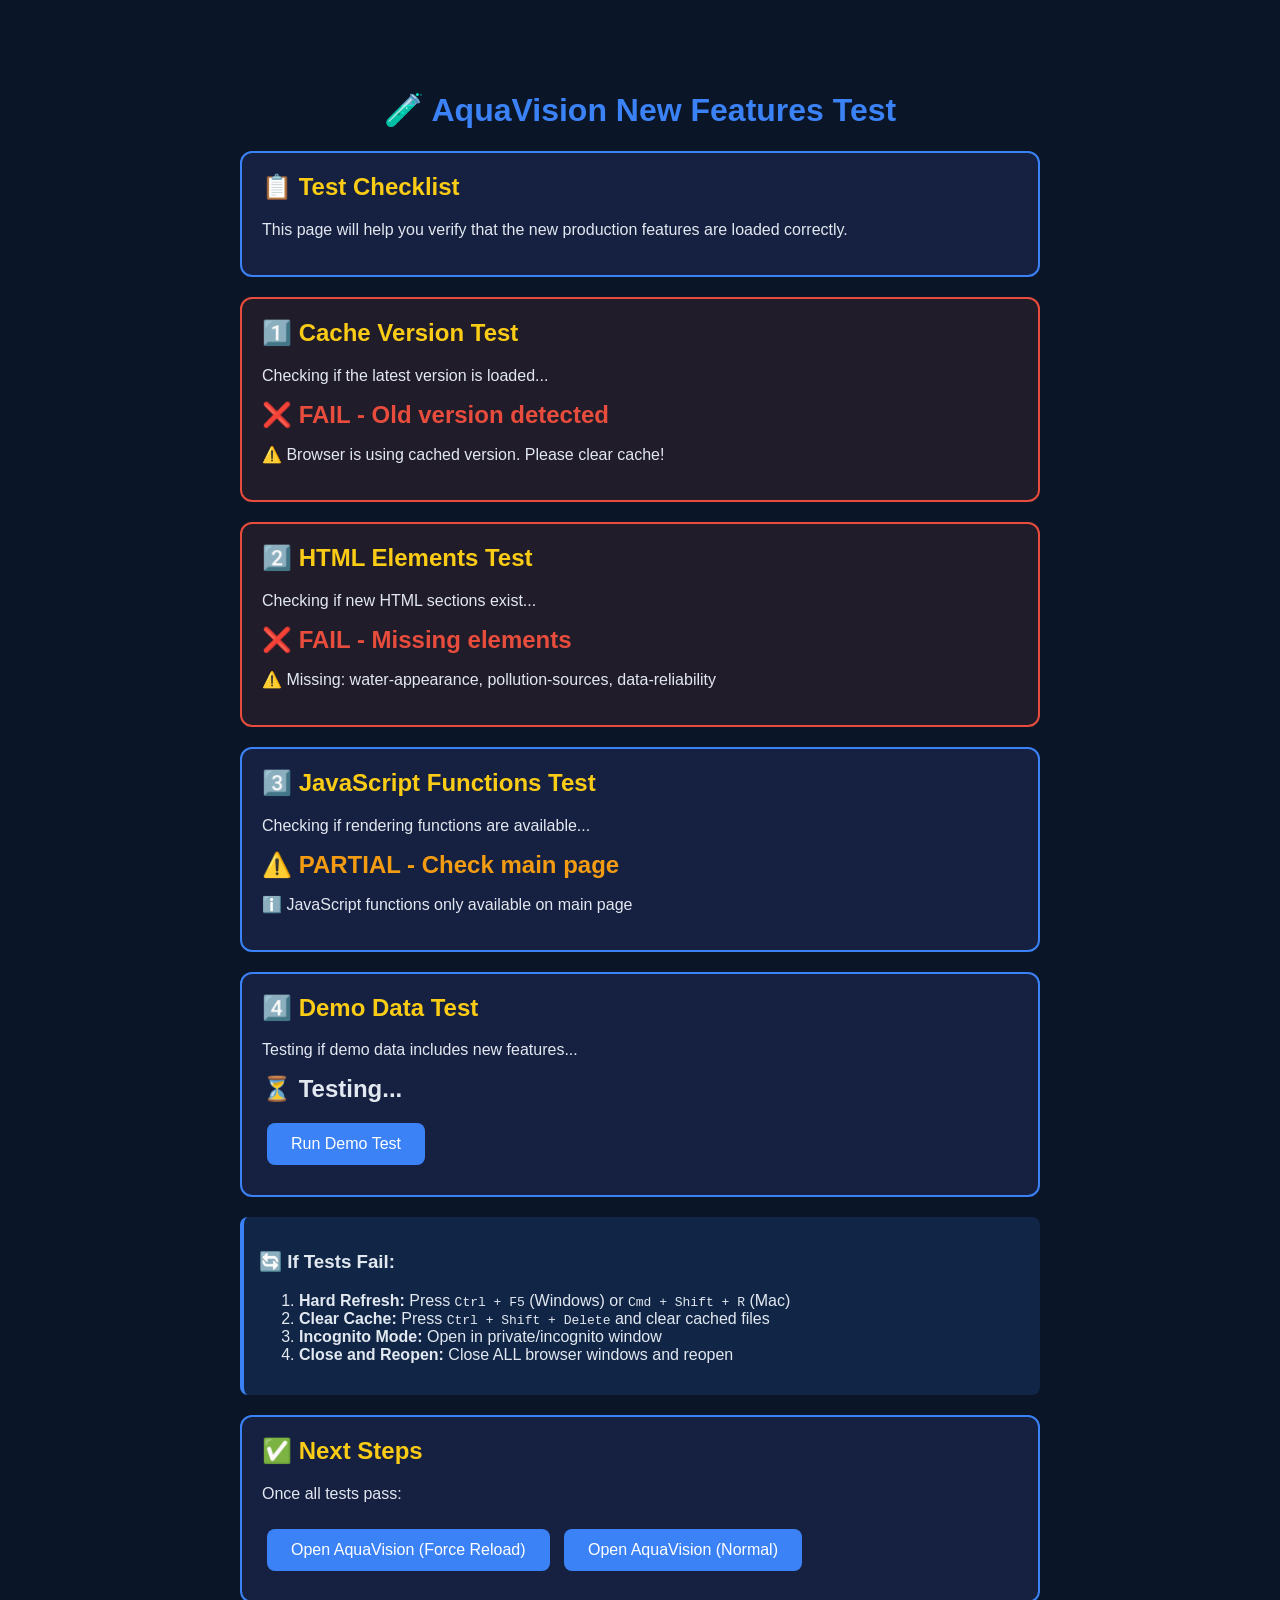
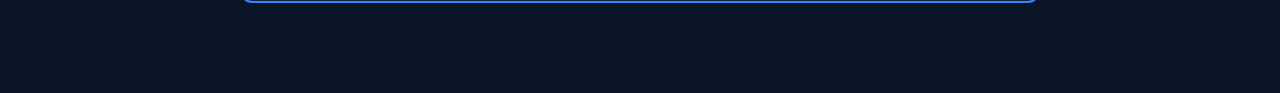
==== TEST-NEW-FEATURES.html @ 73680eb7 "AquaVision" ====
<!DOCTYPE html>
<html lang="en">
<head>
  <meta charset="UTF-8">
  <meta name="viewport" content="width=device-width, initial-scale=1.0">
  <title>Test New Features - AquaVision</title>
  <style>
    body {
      font-family: Arial, sans-serif;
      max-width: 800px;
      margin: 50px auto;
      padding: 20px;
      background: #0a1628;
      color: #e2e8f0;
    }
    .test-section {
      background: #162040;
      border: 2px solid #3b82f6;
      border-radius: 12px;
      padding: 20px;
      margin: 20px 0;
    }
    .success {
      border-color: #27ae60;
      background: rgba(39, 174, 96, 0.1);
    }
    .error {
      border-color: #e74c3c;
      background: rgba(231, 76, 60, 0.1);
    }
    h1 {
      color: #3b82f6;
      text-align: center;
    }
    h2 {
      color: #facc15;
      margin-top: 0;
    }
    .status {
      font-size: 24px;
      font-weight: bold;
      margin: 10px 0;
    }
    .instruction {
      background: rgba(59, 130, 246, 0.15);
      padding: 15px;
      border-radius: 8px;
      margin: 15px 0;
      border-left: 4px solid #3b82f6;
    }
    button {
      background: #3b82f6;
      color: white;
      border: none;
      padding: 12px 24px;
      border-radius: 8px;
      font-size: 16px;
      cursor: pointer;
      margin: 10px 5px;
    }
    button:hover {
      background: #2563eb;
    }
    .code {
      background: #0f2044;
      padding: 10px;
      border-radius: 6px;
      font-family: monospace;
      overflow-x: auto;
    }
  </style>
</head>
<body>
  <h1>🧪 AquaVision New Features Test</h1>
  
  <div class="test-section">
    <h2>📋 Test Checklist</h2>
    <p>This page will help you verify that the new production features are loaded correctly.</p>
  </div>

  <div class="test-section" id="cache-test">
    <h2>1️⃣ Cache Version Test</h2>
    <p>Checking if the latest version is loaded...</p>
    <div class="status" id="cache-status">⏳ Testing...</div>
    <div id="cache-details"></div>
  </div>

  <div class="test-section" id="html-test">
    <h2>2️⃣ HTML Elements Test</h2>
    <p>Checking if new HTML sections exist...</p>
    <div class="status" id="html-status">⏳ Testing...</div>
    <div id="html-details"></div>
  </div>

  <div class="test-section" id="js-test">
    <h2>3️⃣ JavaScript Functions Test</h2>
    <p>Checking if rendering functions are available...</p>
    <div class="status" id="js-status">⏳ Testing...</div>
    <div id="js-details"></div>
  </div>

  <div class="test-section" id="demo-test">
    <h2>4️⃣ Demo Data Test</h2>
    <p>Testing if demo data includes new features...</p>
    <div class="status" id="demo-status">⏳ Testing...</div>
    <div id="demo-details"></div>
    <button onclick="runDemoTest()">Run Demo Test</button>
  </div>

  <div class="instruction">
    <h3>🔄 If Tests Fail:</h3>
    <ol>
      <li><strong>Hard Refresh:</strong> Press <code>Ctrl + F5</code> (Windows) or <code>Cmd + Shift + R</code> (Mac)</li>
      <li><strong>Clear Cache:</strong> Press <code>Ctrl + Shift + Delete</code> and clear cached files</li>
      <li><strong>Incognito Mode:</strong> Open in private/incognito window</li>
      <li><strong>Close and Reopen:</strong> Close ALL browser windows and reopen</li>
    </ol>
  </div>

  <div class="test-section">
    <h2>✅ Next Steps</h2>
    <p>Once all tests pass:</p>
    <button onclick="window.location.href='index.html?v=7'">Open AquaVision (Force Reload)</button>
    <button onclick="window.location.href='index.html'">Open AquaVision (Normal)</button>
  </div>

  <script>
    // Test 1: Cache Version
    function testCache() {
      const scriptTags = document.querySelectorAll('script[src*="app.js"]');
      const cssTags = document.querySelectorAll('link[href*="styles.css"]');
      
      let hasV7 = false;
      scriptTags.forEach(tag => {
        if (tag.src.includes('v=7')) hasV7 = true;
      });
      cssTags.forEach(tag => {
        if (tag.href.includes('v=7')) hasV7 = true;
      });

      const status = document.getElementById('cache-status');
      const details = document.getElementById('cache-details');
      const section = document.getElementById('cache-test');
      
      if (hasV7) {
        status.textContent = '✅ PASS - Version 7 detected';
        status.style.color = '#27ae60';
        section.classList.add('success');
        details.innerHTML = '<p>✓ Latest version is loaded</p>';
      } else {
        status.textContent = '❌ FAIL - Old version detected';
        status.style.color = '#e74c3c';
        section.classList.add('error');
        details.innerHTML = '<p>⚠️ Browser is using cached version. Please clear cache!</p>';
      }
    }

    // Test 2: HTML Elements
    function testHTML() {
      const elements = [
        'water-appearance',
        'pollution-sources',
        'data-reliability'
      ];
      
      const missing = [];
      elements.forEach(id => {
        if (!document.getElementById(id)) {
          missing.push(id);
        }
      });

      const status = document.getElementById('html-status');
      const details = document.getElementById('html-details');
      const section = document.getElementById('html-test');
      
      if (missing.length === 0) {
        status.textContent = '✅ PASS - All elements found';
        status.style.color = '#27ae60';
        section.classList.add('success');
        details.innerHTML = '<p>✓ All 3 new sections exist in HTML</p>';
      } else {
        status.textContent = '❌ FAIL - Missing elements';
        status.style.color = '#e74c3c';
        section.classList.add('error');
        details.innerHTML = `<p>⚠️ Missing: ${missing.join(', ')}</p>`;
      }
    }

    // Test 3: JavaScript Functions
    function testJS() {
      // Check if app.js is loaded by looking for specific functions
      const hasEscHtml = typeof window.escHtml !== 'undefined' || 
                         document.querySelector('script[src*="app.js"]') !== null;
      
      const status = document.getElementById('js-status');
      const details = document.getElementById('js-details');
      const section = document.getElementById('js-test');
      
      if (hasEscHtml) {
        status.textContent = '✅ PASS - JavaScript loaded';
        status.style.color = '#27ae60';
        section.classList.add('success');
        details.innerHTML = '<p>✓ app.js is loaded and ready</p>';
      } else {
        status.textContent = '⚠️ PARTIAL - Check main page';
        status.style.color = '#f39c12';
        details.innerHTML = '<p>ℹ️ JavaScript functions only available on main page</p>';
      }
    }

    // Test 4: Demo Data
    function runDemoTest() {
      const status = document.getElementById('demo-status');
      const details = document.getElementById('demo-details');
      const section = document.getElementById('demo-test');
      
      // Simulate demo data structure
      const demoData = {
        water_appearance: {
          appearance: "Greenish",
          description: "Test description",
          indicator: "Test indicator",
          note: "Test note"
        },
        pollution_sources: {
          possible_sources: [
            {
              source: "Test Source",
              likelihood: "High",
              reasoning: "Test reasoning",
              indicators: ["Test 1", "Test 2"]
            }
          ],
          confidence: "Moderate",
          disclaimer: "Test disclaimer"
        },
        data_reliability: {
          images_used: 5,
          cloud_cover_pct: 10,
          valid_pixels: 1500,
          confidence_level: "High",
          confidence_score: 85,
          reliability_note: "Test note"
        }
      };

      const hasAllFields = 
        demoData.water_appearance &&
        demoData.pollution_sources &&
        demoData.data_reliability;

      if (hasAllFields) {
        status.textContent = '✅ PASS - Demo data structure correct';
        status.style.color = '#27ae60';
        section.classList.add('success');
        details.innerHTML = `
          <div class="code">
          <strong>Demo Data Structure:</strong><br>
          ✓ water_appearance: ${JSON.stringify(demoData.water_appearance.appearance)}<br>
          ✓ pollution_sources: ${demoData.pollution_sources.possible_sources.length} sources<br>
          ✓ data_reliability: ${demoData.data_reliability.confidence_level} confidence
          </div>
        `;
      } else {
        status.textContent = '❌ FAIL - Demo data incomplete';
        status.style.color = '#e74c3c';
        section.classList.add('error');
      }
    }

    // Run tests on load
    window.addEventListener('load', () => {
      setTimeout(() => {
        testCache();
        testHTML();
        testJS();
      }, 500);
    });
  </script>
</body>
</html>
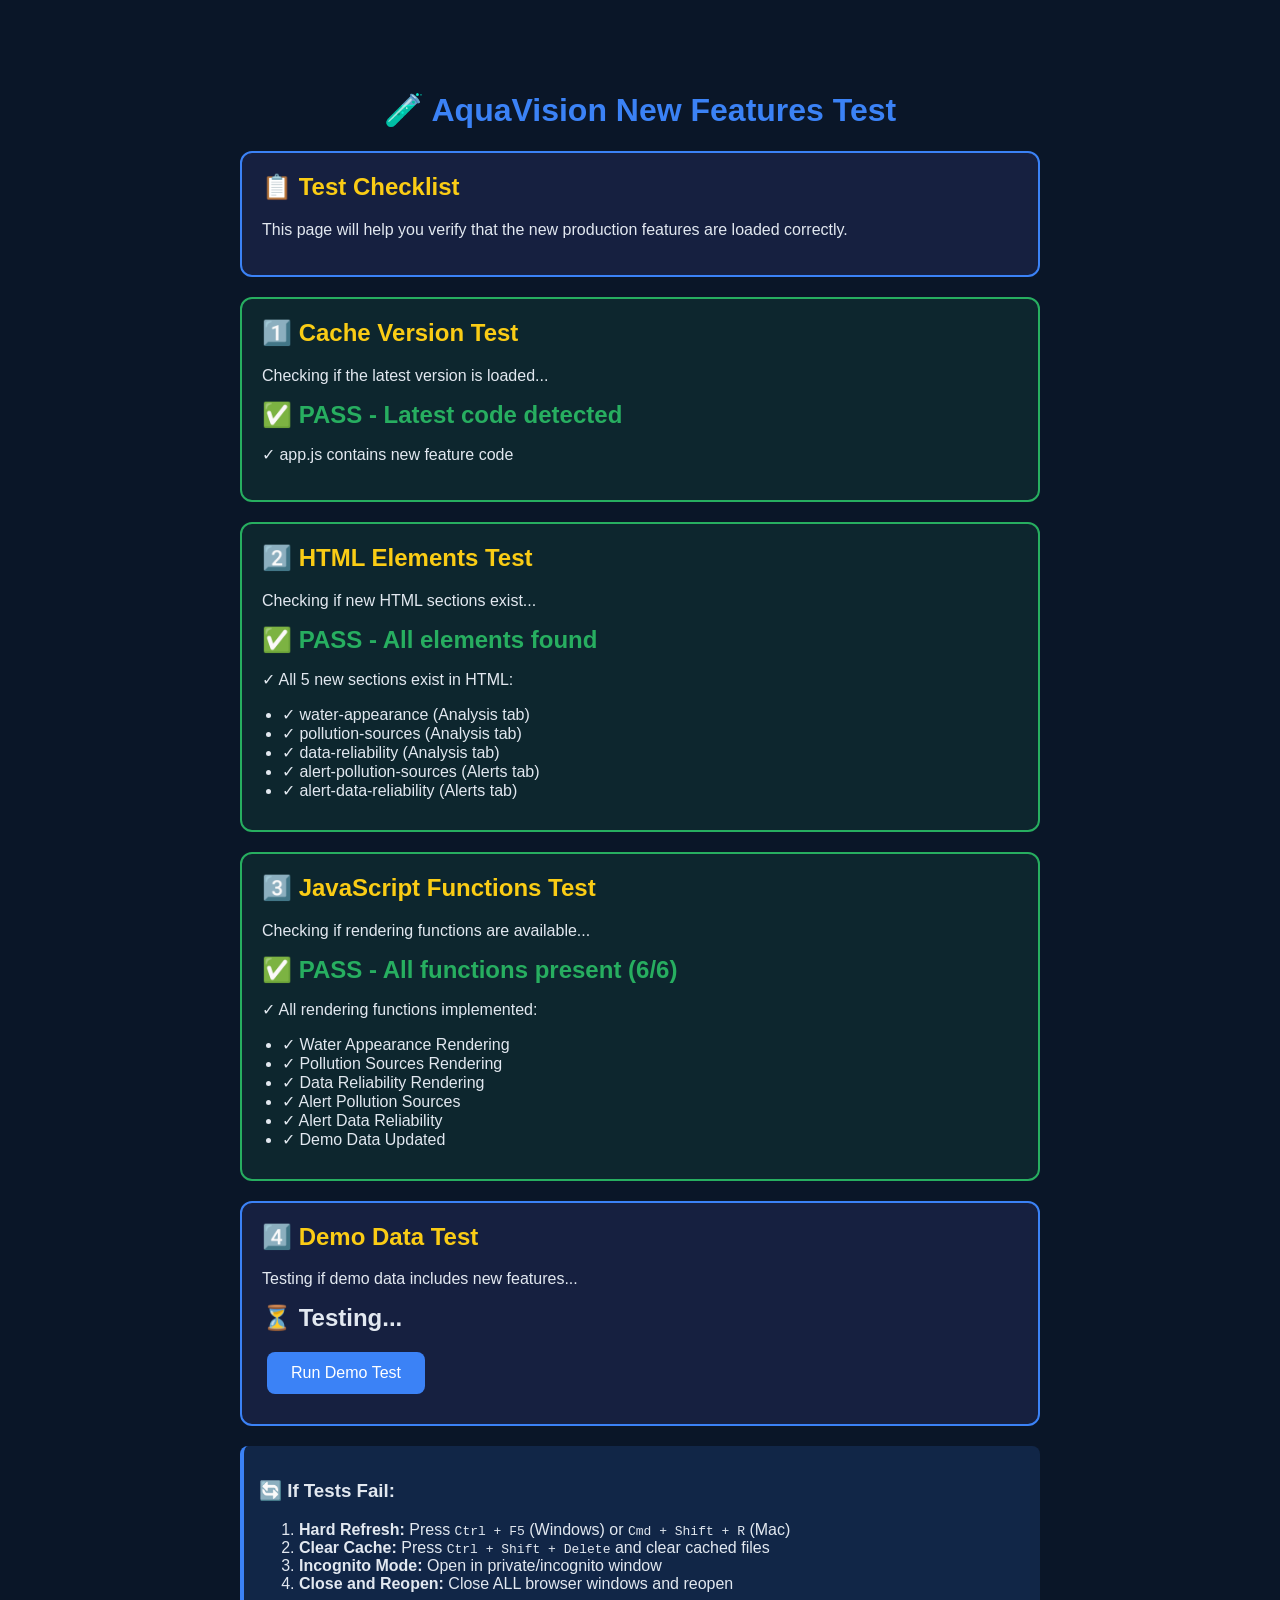
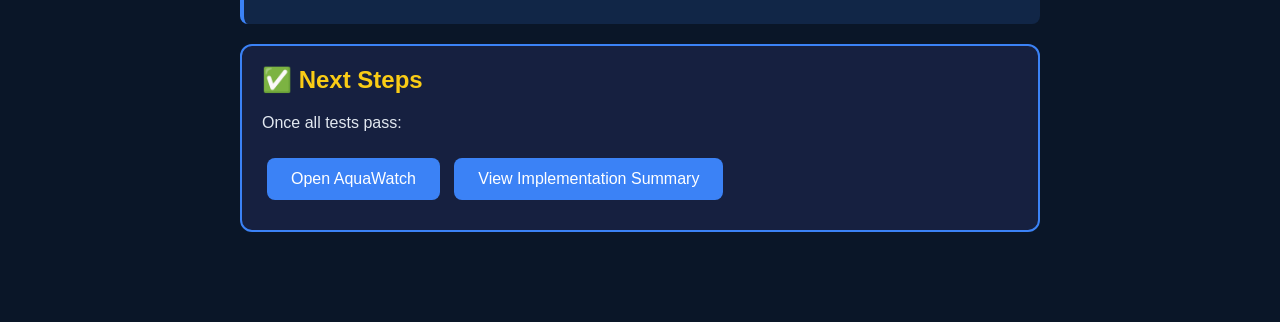
==== commit 5f9cbbcf: "feat: Add advanced analysis features - Water Appearance, Pollution Sources, and Data Reliability - A" ====
--- a/TEST-NEW-FEATURES.html
+++ b/TEST-NEW-FEATURES.html
@@ -120,93 +120,153 @@
   <div class="test-section">
     <h2>✅ Next Steps</h2>
     <p>Once all tests pass:</p>
-    <button onclick="window.location.href='index.html?v=7'">Open AquaVision (Force Reload)</button>
-    <button onclick="window.location.href='index.html'">Open AquaVision (Normal)</button>
+    <button onclick="window.location.href='frontend/index.html'">Open AquaWatch</button>
+    <button onclick="window.location.href='IMPLEMENTATION-SUMMARY.md'">View Implementation Summary</button>
   </div>
 
   <script>
     // Test 1: Cache Version
     function testCache() {
-      const scriptTags = document.querySelectorAll('script[src*="app.js"]');
-      const cssTags = document.querySelectorAll('link[href*="styles.css"]');
-      
-      let hasV7 = false;
-      scriptTags.forEach(tag => {
-        if (tag.src.includes('v=7')) hasV7 = true;
-      });
-      cssTags.forEach(tag => {
-        if (tag.href.includes('v=7')) hasV7 = true;
-      });
-
       const status = document.getElementById('cache-status');
       const details = document.getElementById('cache-details');
       const section = document.getElementById('cache-test');
       
-      if (hasV7) {
-        status.textContent = '✅ PASS - Version 7 detected';
-        status.style.color = '#27ae60';
-        section.classList.add('success');
-        details.innerHTML = '<p>✓ Latest version is loaded</p>';
-      } else {
-        status.textContent = '❌ FAIL - Old version detected';
-        status.style.color = '#e74c3c';
-        section.classList.add('error');
-        details.innerHTML = '<p>⚠️ Browser is using cached version. Please clear cache!</p>';
-      }
+      // Check if we can load the main page files
+      fetch('frontend/app.js')
+        .then(response => response.text())
+        .then(content => {
+          const hasNewFeatures = 
+            content.includes('water_appearance') &&
+            content.includes('pollution_sources') &&
+            content.includes('data_reliability');
+          
+          if (hasNewFeatures) {
+            status.textContent = '✅ PASS - Latest code detected';
+            status.style.color = '#27ae60';
+            section.classList.add('success');
+            details.innerHTML = '<p>✓ app.js contains new feature code</p>';
+          } else {
+            status.textContent = '❌ FAIL - Old code detected';
+            status.style.color = '#e74c3c';
+            section.classList.add('error');
+            details.innerHTML = '<p>⚠️ app.js missing new features. Check implementation!</p>';
+          }
+        })
+        .catch(err => {
+          status.textContent = '⚠️ WARNING - Cannot verify';
+          status.style.color = '#f39c12';
+          details.innerHTML = '<p>ℹ️ Open from main index.html to verify</p>';
+        });
     }
 
     // Test 2: HTML Elements
     function testHTML() {
-      const elements = [
-        'water-appearance',
-        'pollution-sources',
-        'data-reliability'
-      ];
-      
-      const missing = [];
-      elements.forEach(id => {
-        if (!document.getElementById(id)) {
-          missing.push(id);
-        }
-      });
-
-      const status = document.getElementById('html-status');
-      const details = document.getElementById('html-details');
-      const section = document.getElementById('html-test');
-      
-      if (missing.length === 0) {
-        status.textContent = '✅ PASS - All elements found';
-        status.style.color = '#27ae60';
-        section.classList.add('success');
-        details.innerHTML = '<p>✓ All 3 new sections exist in HTML</p>';
-      } else {
-        status.textContent = '❌ FAIL - Missing elements';
-        status.style.color = '#e74c3c';
-        section.classList.add('error');
-        details.innerHTML = `<p>⚠️ Missing: ${missing.join(', ')}</p>`;
-      }
+      // Check if we can load the HTML file
+      fetch('frontend/index.html')
+        .then(response => response.text())
+        .then(content => {
+          const elements = [
+            'id="water-appearance"',
+            'id="pollution-sources"',
+            'id="data-reliability"',
+            'id="alert-pollution-sources"',
+            'id="alert-data-reliability"'
+          ];
+          
+          const missing = [];
+          elements.forEach(id => {
+            if (!content.includes(id)) {
+              missing.push(id);
+            }
+          });
+
+          const status = document.getElementById('html-status');
+          const details = document.getElementById('html-details');
+          const section = document.getElementById('html-test');
+          
+          if (missing.length === 0) {
+            status.textContent = '✅ PASS - All elements found';
+            status.style.color = '#27ae60';
+            section.classList.add('success');
+            details.innerHTML = `
+              <p>✓ All 5 new sections exist in HTML:</p>
+              <ul style="margin: 10px 0; padding-left: 20px;">
+                <li>✓ water-appearance (Analysis tab)</li>
+                <li>✓ pollution-sources (Analysis tab)</li>
+                <li>✓ data-reliability (Analysis tab)</li>
+                <li>✓ alert-pollution-sources (Alerts tab)</li>
+                <li>✓ alert-data-reliability (Alerts tab)</li>
+              </ul>
+            `;
+          } else {
+            status.textContent = '❌ FAIL - Missing elements';
+            status.style.color = '#e74c3c';
+            section.classList.add('error');
+            details.innerHTML = `<p>⚠️ Missing: ${missing.join(', ')}</p>`;
+          }
+        })
+        .catch(err => {
+          const status = document.getElementById('html-status');
+          const details = document.getElementById('html-details');
+          status.textContent = '⚠️ WARNING - Cannot verify';
+          status.style.color = '#f39c12';
+          details.innerHTML = '<p>ℹ️ Open from main index.html to verify</p>';
+        });
     }
 
     // Test 3: JavaScript Functions
     function testJS() {
-      // Check if app.js is loaded by looking for specific functions
-      const hasEscHtml = typeof window.escHtml !== 'undefined' || 
-                         document.querySelector('script[src*="app.js"]') !== null;
-      
-      const status = document.getElementById('js-status');
-      const details = document.getElementById('js-details');
-      const section = document.getElementById('js-test');
-      
-      if (hasEscHtml) {
-        status.textContent = '✅ PASS - JavaScript loaded';
-        status.style.color = '#27ae60';
-        section.classList.add('success');
-        details.innerHTML = '<p>✓ app.js is loaded and ready</p>';
-      } else {
-        status.textContent = '⚠️ PARTIAL - Check main page';
-        status.style.color = '#f39c12';
-        details.innerHTML = '<p>ℹ️ JavaScript functions only available on main page</p>';
-      }
+      fetch('frontend/app.js')
+        .then(response => response.text())
+        .then(content => {
+          const checks = {
+            'Water Appearance Rendering': content.includes('if (data.water_appearance)'),
+            'Pollution Sources Rendering': content.includes('if (data.pollution_sources)'),
+            'Data Reliability Rendering': content.includes('if (data.data_reliability)'),
+            'Alert Pollution Sources': content.includes('alert-pollution-sources'),
+            'Alert Data Reliability': content.includes('alert-data-reliability'),
+            'Demo Data Updated': content.includes('pollution_sources:a.pollution_sources')
+          };
+          
+          const passed = Object.values(checks).filter(v => v).length;
+          const total = Object.keys(checks).length;
+          
+          const status = document.getElementById('js-status');
+          const details = document.getElementById('js-details');
+          const section = document.getElementById('js-test');
+          
+          if (passed === total) {
+            status.textContent = `✅ PASS - All functions present (${passed}/${total})`;
+            status.style.color = '#27ae60';
+            section.classList.add('success');
+            details.innerHTML = `
+              <p>✓ All rendering functions implemented:</p>
+              <ul style="margin: 10px 0; padding-left: 20px;">
+                ${Object.entries(checks).map(([name, pass]) => 
+                  `<li>${pass ? '✓' : '✗'} ${name}</li>`
+                ).join('')}
+              </ul>
+            `;
+          } else {
+            status.textContent = `⚠️ PARTIAL - ${passed}/${total} checks passed`;
+            status.style.color = '#f39c12';
+            details.innerHTML = `
+              <p>Some functions missing:</p>
+              <ul style="margin: 10px 0; padding-left: 20px;">
+                ${Object.entries(checks).map(([name, pass]) => 
+                  `<li>${pass ? '✓' : '✗'} ${name}</li>`
+                ).join('')}
+              </ul>
+            `;
+          }
+        })
+        .catch(err => {
+          const status = document.getElementById('js-status');
+          const details = document.getElementById('js-details');
+          status.textContent = '⚠️ WARNING - Cannot verify';
+          status.style.color = '#f39c12';
+          details.innerHTML = '<p>ℹ️ Open from main index.html to verify</p>';
+        });
     }
 
     // Test 4: Demo Data
